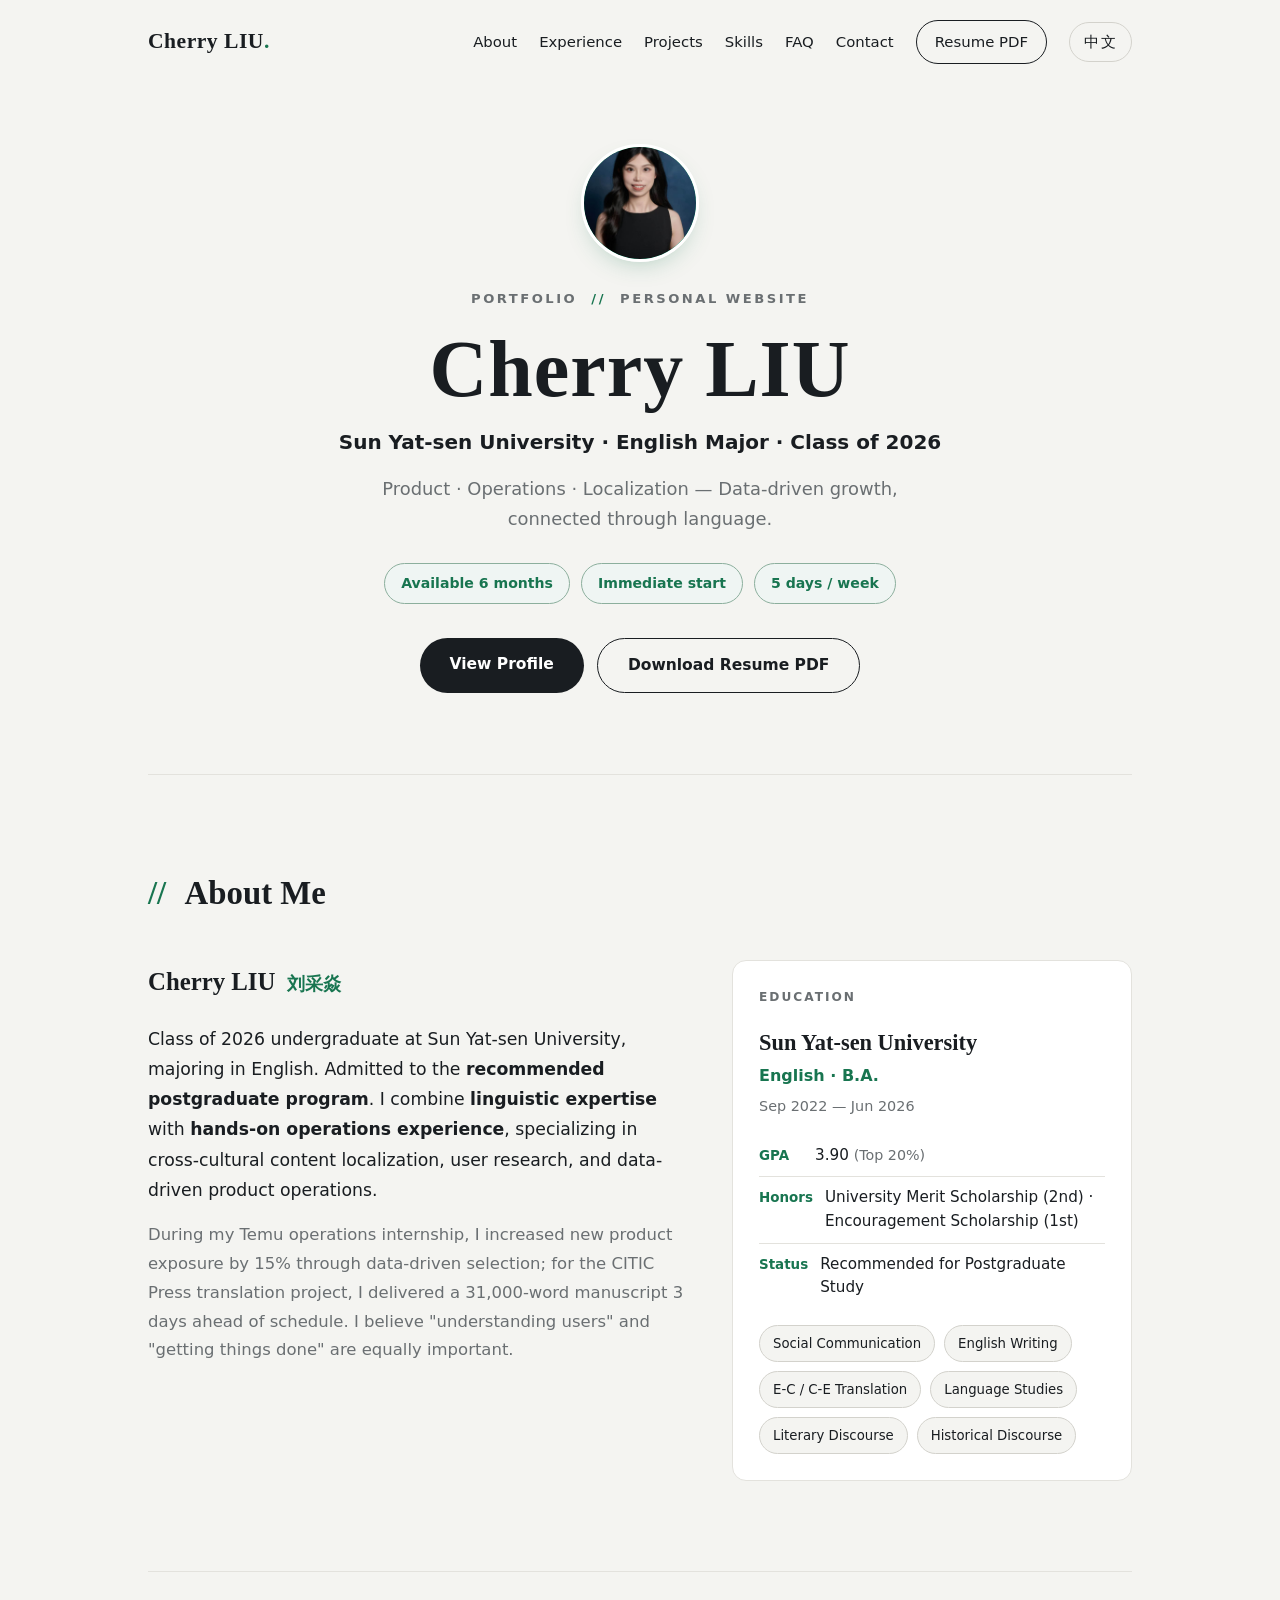
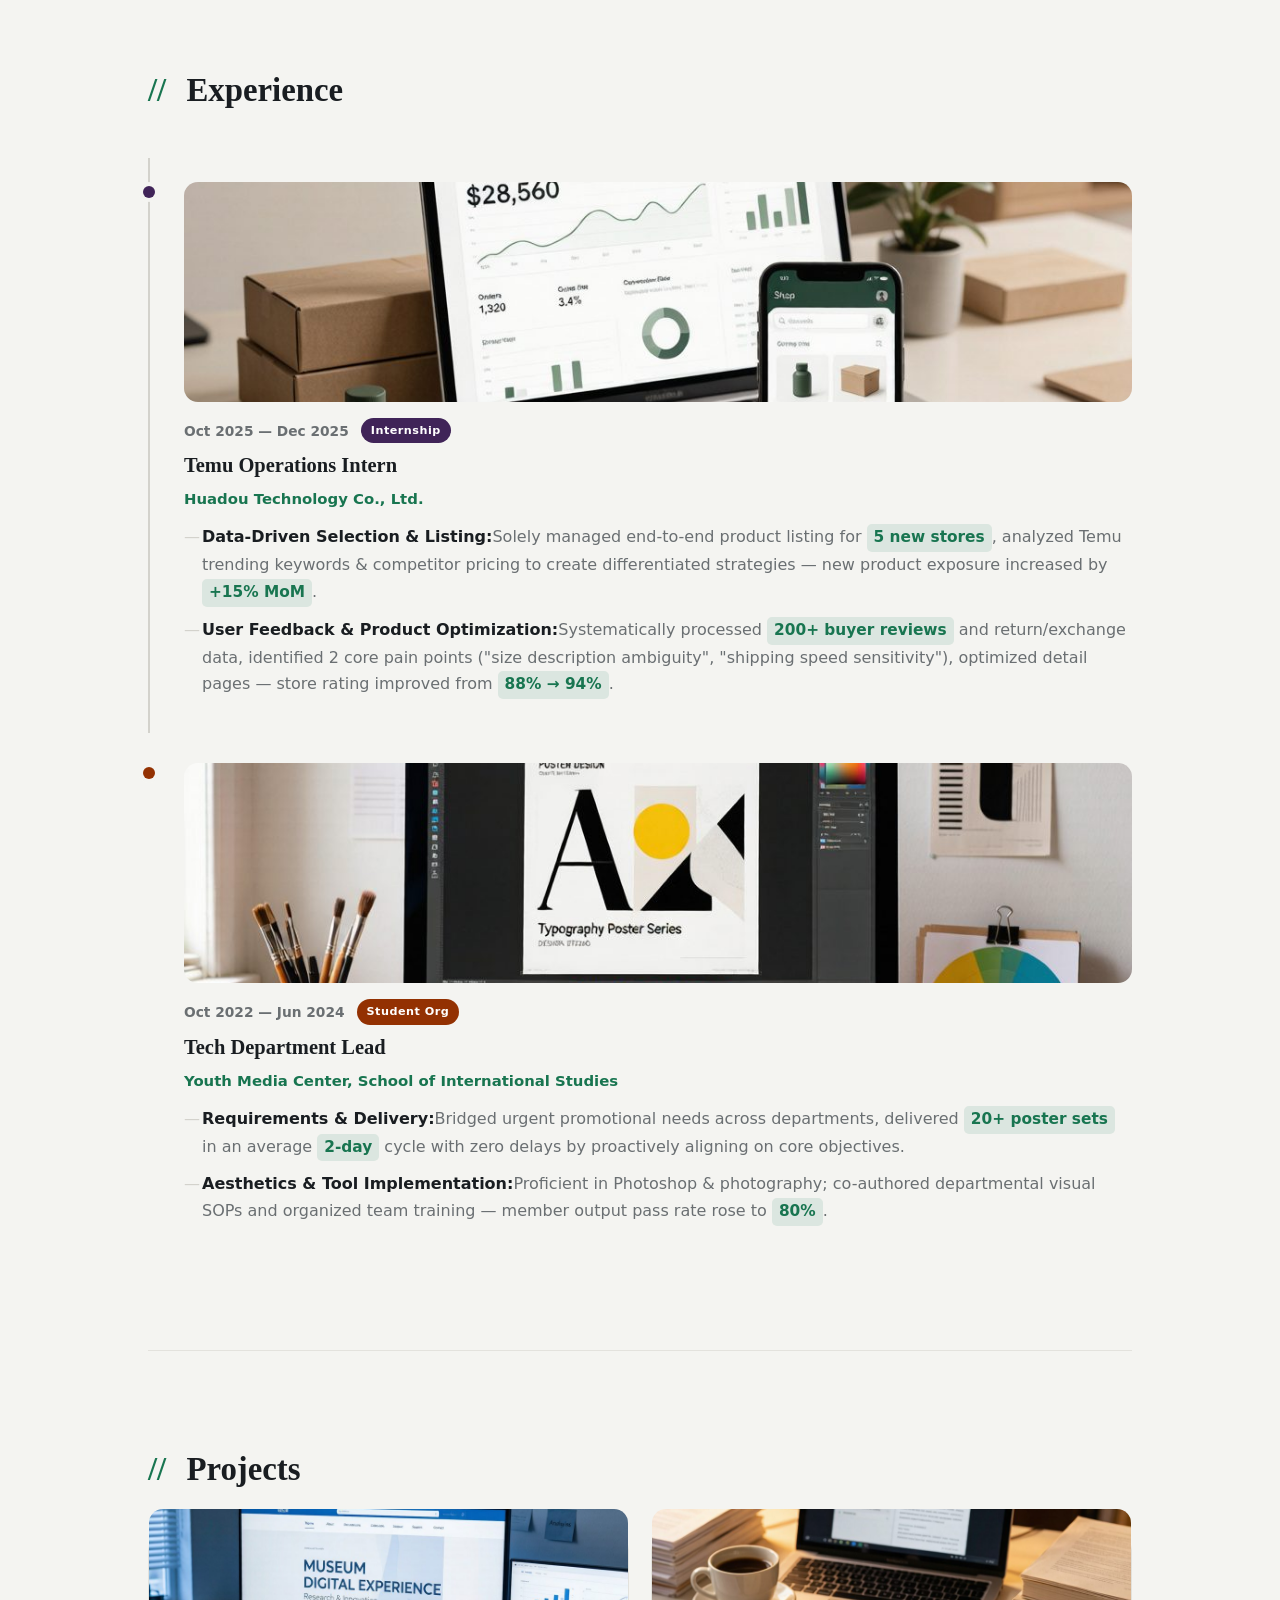
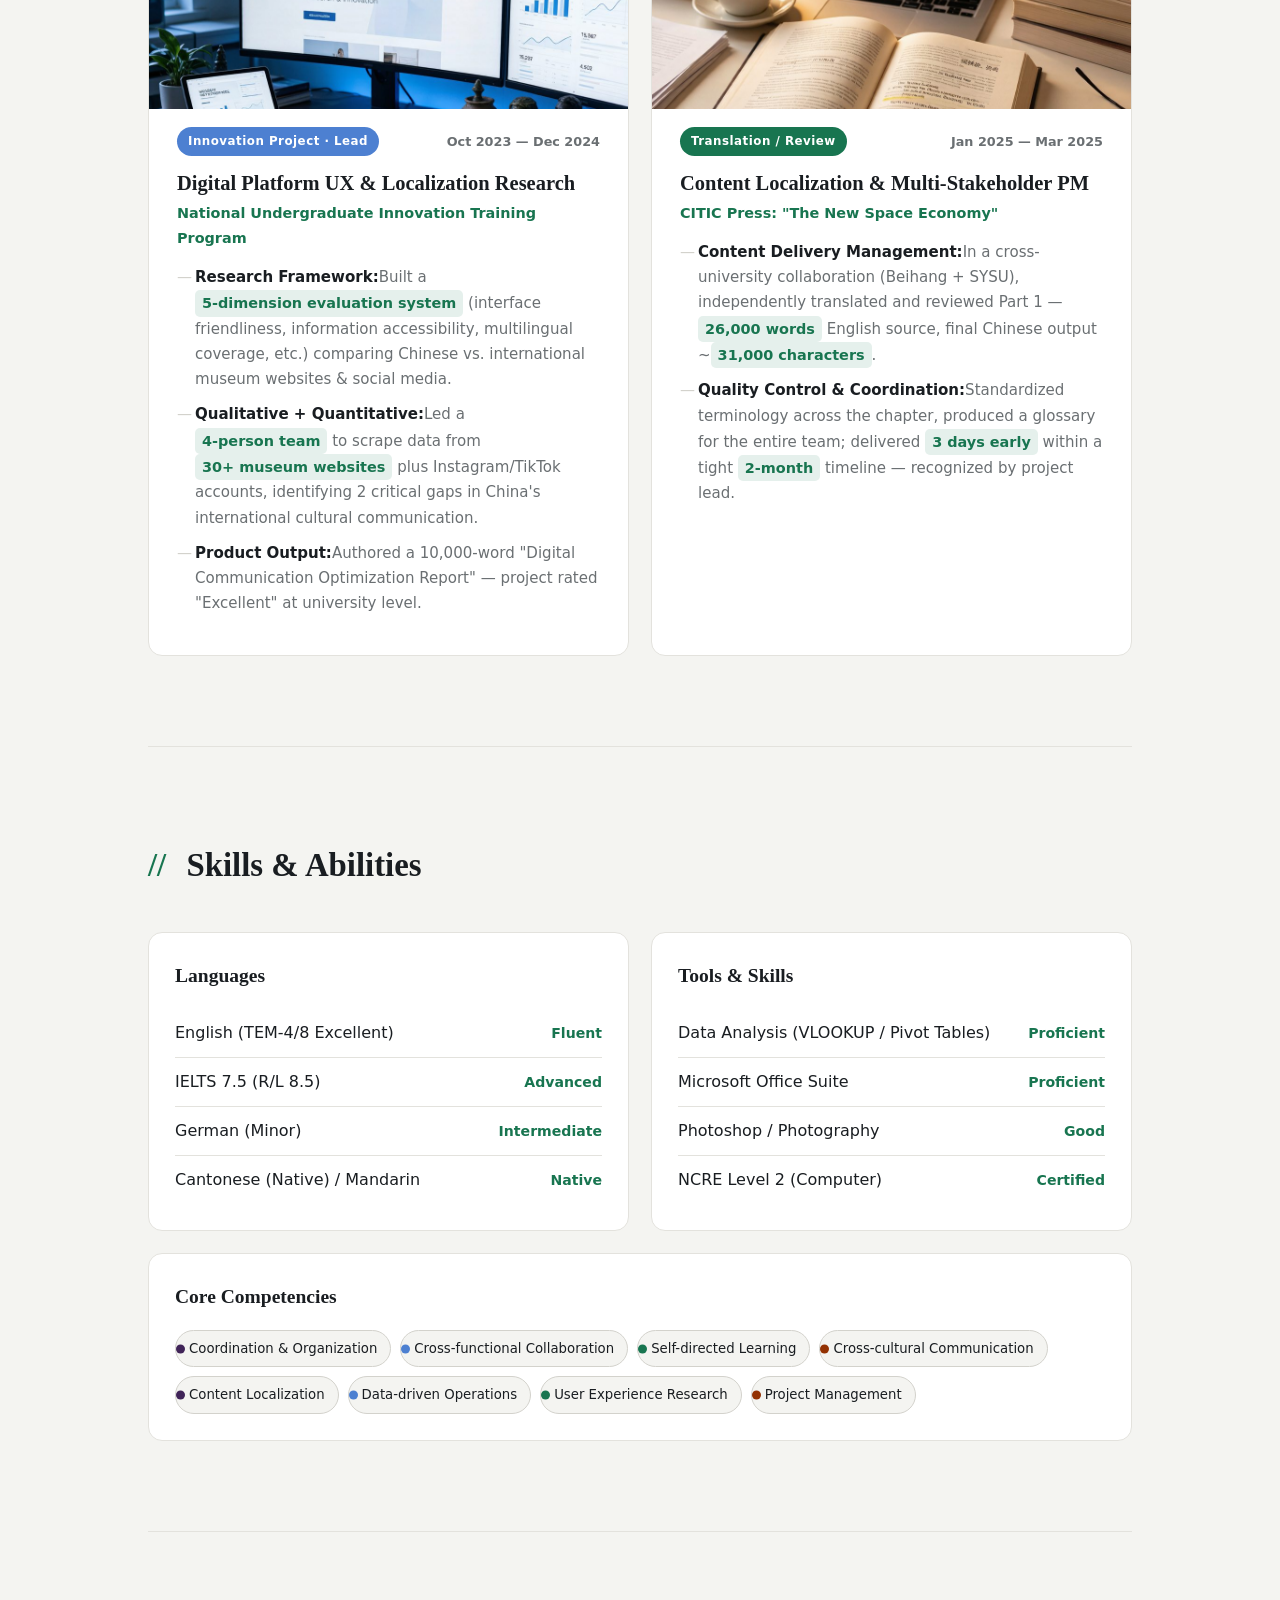
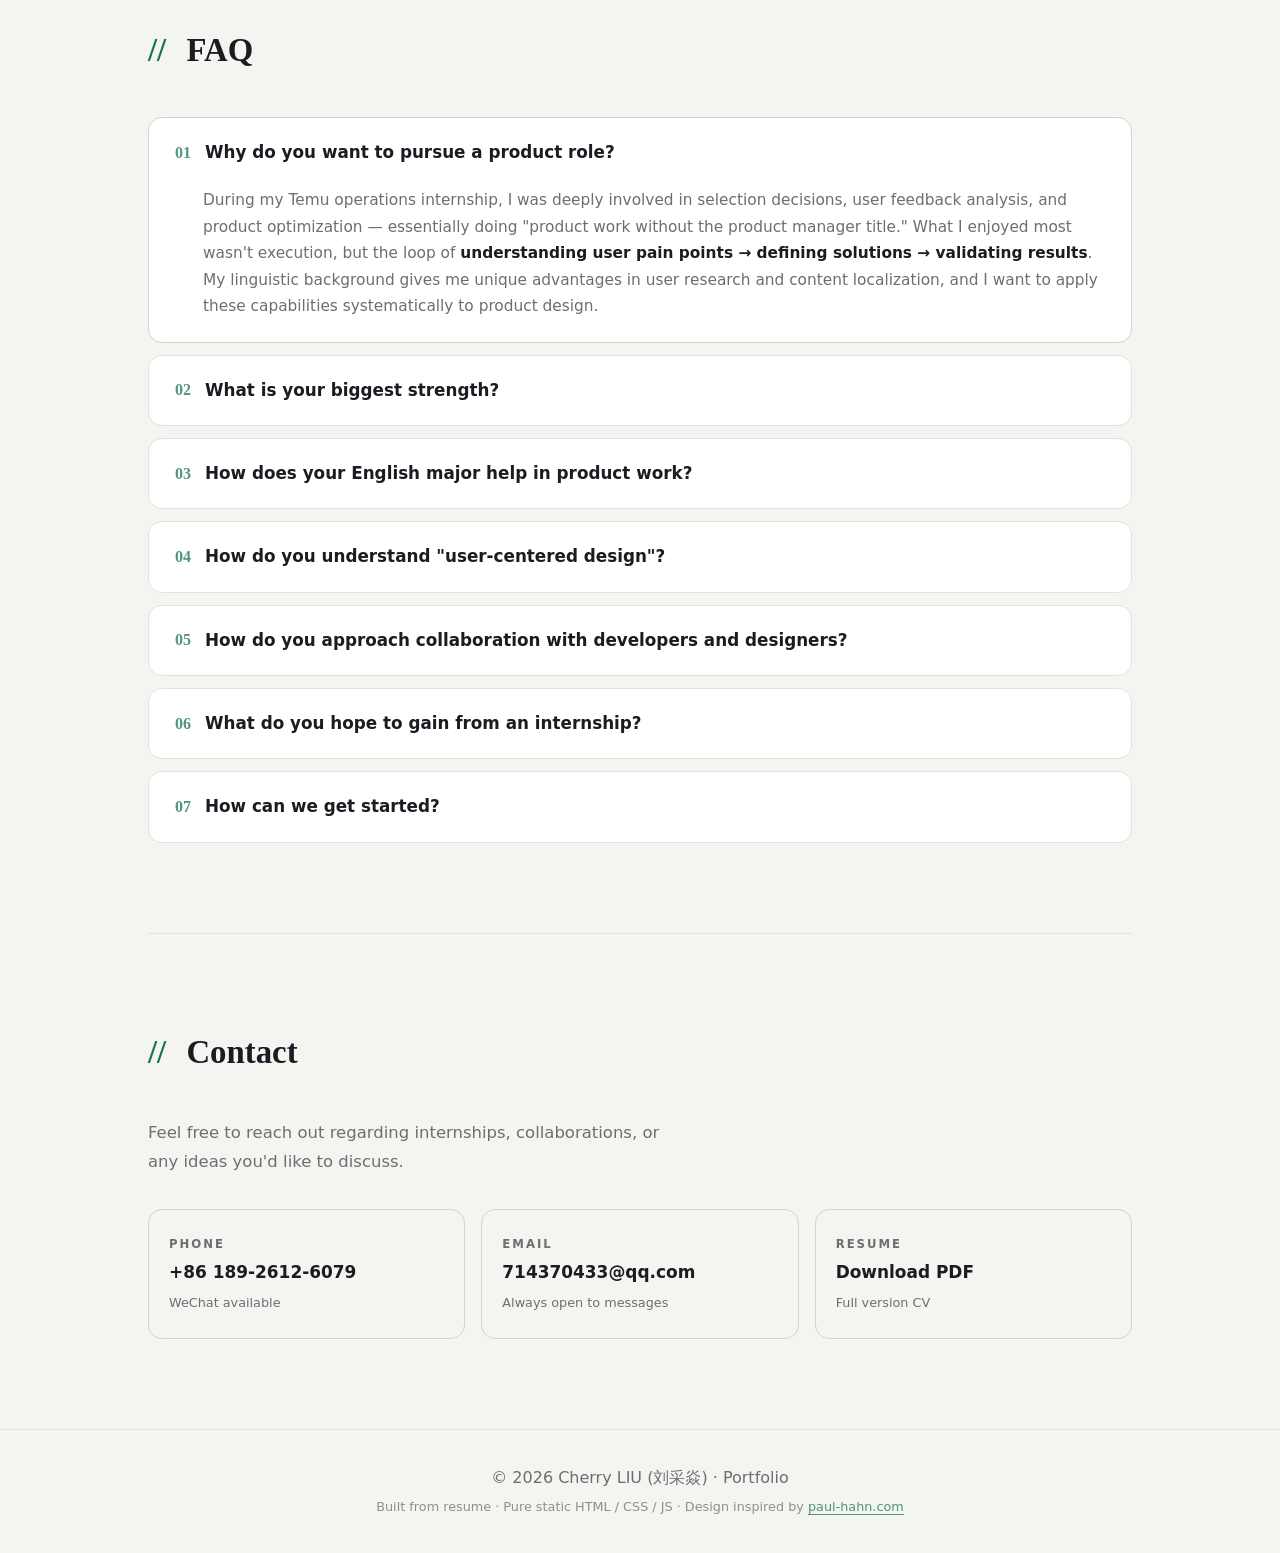
==== index-en.html @ 5e52e1e7 "feat: 导入扁平版个人网站(16个根目录文件，修复GitHub Pages路径问题)" ====
<!DOCTYPE html>
<html lang="en">
<head>
  <meta charset="UTF-8" />
  <meta name="viewport" content="width=device-width, initial-scale=1.0" />
  <meta name="description" content="Cherry LIU (刘采焱) — Sun Yat-sen University Class of 2026, Product / Operations / Content Marketing. Available immediately for 6-month internship." />
  <title>Cherry LIU · Portfolio</title>
  <link rel="preconnect" href="https://fonts.googleapis.com" />
  <link rel="stylesheet" href="style.css" />
  <link rel="icon" href="data:image/svg+xml,<svg xmlns='http://www.w3.org/2000/svg' viewBox='0 0 100 100'><text y='.9em' font-size='90' font-family='serif'>C</text></svg>" />
</head>
<body>
  <!-- Navigation -->
  <header class="nav" id="nav">
    <div class="nav__inner">
      <a href="#home" class="nav__logo">Cherry LIU<span>.</span></a>
      <button class="nav__toggle" id="navToggle" aria-label="Open menu">
        <span></span><span></span><span></span>
      </button>
      <nav class="nav__links" id="navLinks">
        <a href="#about">About</a>
        <a href="#experience">Experience</a>
        <a href="#projects">Projects</a>
        <a href="#skills">Skills</a>
        <a href="#faq">FAQ</a>
        <a href="#contact">Contact</a>
        <a href="resume.pdf" class="nav__cta" download>Resume PDF</a>
        <a href="index.html" class="nav__lang">中文</a>
      </nav>
    </div>
  </header>

  <!-- Hero -->
  <section class="hero" id="home">
    <div class="container hero__inner reveal">
      <!-- Avatar carousel (centered, restrained size) -->
      <div class="hero__avatar" id="avatarCarousel">
        <div class="carousel__track">
          <img src="avatar-01.jpg" alt="Cherry LIU portrait 1" class="carousel__slide active" />
          <img src="avatar-02.jpg" alt="Cherry LIU portrait 2" class="carousel__slide" />
          <img src="avatar-03.jpg" alt="Cherry LIU portrait 3" class="carousel__slide" />
          <img src="avatar-04.jpg" alt="Cherry LIU portrait 4" class="carousel__slide" />
        </div>
        <div class="carousel__dots" aria-hidden="true">
          <span class="dot active"></span><span></span><span></span><span></span>
        </div>
        <div class="hero__avatar-fallback" aria-hidden="true">CL</div>
      </div>

      <p class="hero__eyebrow">PORTFOLIO <span>&nbsp;//&nbsp;</span> Personal Website</p>
      <h1 class="hero__name">Cherry LIU</h1>
      <p class="hero__role">Sun Yat-sen University · English Major · Class of 2026</p>
      <p class="hero__lead">
        Product &middot; Operations &middot; Localization — Data-driven growth, connected through language.
      </p>
      <div class="hero__badges">
        <span class="status status--green">Available 6 months</span>
        <span class="status status--green">Immediate start</span>
        <span class="status status--green">5 days / week</span>
      </div>
      <div class="hero__actions">
        <a href="#about" class="btn btn--solid">View Profile</a>
        <a href="resume.pdf" class="btn btn--line" download>Download Resume PDF</a>
      </div>
    </div>
  </section>

  <main class="container">
    <!-- About -->
    <section class="block" id="about">
      <p class="kicker"><span class="kicker__slash">//</span> About Me</p>
      <div class="about">
        <div class="about__intro reveal">
          <div class="about__names">
            <span class="en">Cherry LIU</span><span class="cn">刘采焱</span>
          </div>
          <p class="lead">
            Class of 2026 undergraduate at Sun Yat-sen University, majoring in English.
            Admitted to the <strong>recommended postgraduate program</strong>. I combine
            <strong>linguistic expertise</strong> with <strong>hands-on operations experience</strong>,
            specializing in cross-cultural content localization, user research, and data-driven product operations.
          </p>
          <p>
            During my Temu operations internship, I increased new product exposure by 15% through data-driven selection;
            for the CITIC Press translation project, I delivered a 31,000-word manuscript 3 days ahead of schedule.
            I believe "understanding users" and "getting things done" are equally important.
          </p>
        </div>
        <aside class="edu reveal">
          <p class="edu__label">Education</p>
          <p class="edu__school">Sun Yat-sen University</p>
          <p class="edu__major">English · B.A.</p>
          <p class="edu__date">Sep 2022 — Jun 2026</p>
          <ul class="edu__facts">
            <li><span class="k">GPA</span><span class="v">3.90 <em>(Top 20%)</em></span></li>
            <li><span class="k">Honors</span><span class="v">University Merit Scholarship (2nd) · Encouragement Scholarship (1st)</span></li>
            <li><span class="k">Status</span><span class="v">Recommended for Postgraduate Study</span></li>
          </ul>
          <div class="tags">
            <span>Social Communication</span><span>English Writing</span><span>E-C / C-E Translation</span>
            <span>Language Studies</span><span>Literary Discourse</span><span>Historical Discourse</span>
          </div>
        </aside>
      </div>
    </section>

    <!-- Experience -->
    <section class="block" id="experience">
      <p class="kicker"><span class="kicker__slash">//</span> Experience</p>
      <div class="timeline">
        <article class="tl reveal cat--violet">
          <div class="tl__dot" aria-hidden="true"></div>
          <div class="tl__body">
            <div class="tl__img"><img src="img-temu.jpg" alt="E-commerce operations and data analysis scene" loading="lazy" /></div>
            <div class="tl__meta">
              <span class="tl__date">Oct 2025 — Dec 2025</span>
              <span class="tl__tag">Internship</span>
            </div>
            <h3 class="tl__role">Temu Operations Intern</h3>
            <p class="tl__org">Huadou Technology Co., Ltd.</p>
            <ul class="tl__points">
              <li><strong>Data-Driven Selection & Listing:</strong>Solely managed end-to-end product listing for <em>5 new stores</em>, analyzed Temu trending keywords & competitor pricing to create differentiated strategies — new product exposure increased by <em>+15% MoM</em>.</li>
              <li><strong>User Feedback & Product Optimization:</strong>Systematically processed <em>200+ buyer reviews</em> and return/exchange data, identified 2 core pain points ("size description ambiguity", "shipping speed sensitivity"), optimized detail pages — store rating improved from <em>88% → 94%</em>.</li>
            </ul>
          </div>
        </article>

        <article class="tl reveal cat--orange">
          <div class="tl__dot" aria-hidden="true"></div>
          <div class="tl__body">
            <div class="tl__img"><img src="img-media.jpg" alt="Creative design and poster making scene" loading="lazy" /></div>
            <div class="tl__meta">
              <span class="tl__date">Oct 2022 — Jun 2024</span>
              <span class="tl__tag">Student Org</span>
            </div>
            <h3 class="tl__role">Tech Department Lead</h3>
            <p class="tl__org">Youth Media Center, School of International Studies</p>
            <ul class="tl__points">
              <li><strong>Requirements & Delivery:</strong>Bridged urgent promotional needs across departments, delivered <em>20+ poster sets</em> in an average <em>2-day</em> cycle with zero delays by proactively aligning on core objectives.</li>
              <li><strong>Aesthetics & Tool Implementation:</strong>Proficient in Photoshop & photography; co-authored departmental visual SOPs and organized team training — member output pass rate rose to <em>80%</em>.</li>
            </ul>
          </div>
        </article>
      </div>
    </section>

    <!-- Projects -->
    <section class="block" id="projects">
      <p class="kicker"><span class="kicker__slash">//</span> Projects</p>
      <div class="cards">
        <article class="pcard reveal cat--blue">
          <div class="pcard__img"><img src="img-museum.jpg" alt="Digital museum platform and UX research scene" loading="lazy" /></div>
          <div class="pcard__top">
            <span class="pcard__cat">Innovation Project · Lead</span>
            <span class="pcard__date">Oct 2023 — Dec 2024</span>
          </div>
          <h3 class="pcard__title">Digital Platform UX & Localization Research</h3>
          <p class="pcard__org">National Undergraduate Innovation Training Program</p>
          <ul class="pcard__points">
            <li><strong>Research Framework:</strong>Built a <em>5-dimension evaluation system</em> (interface friendliness, information accessibility, multilingual coverage, etc.) comparing Chinese vs. international museum websites & social media.</li>
            <li><strong>Qualitative + Quantitative:</strong>Led a <em>4-person team</em> to scrape data from <em>30+ museum websites</em> plus Instagram/TikTok accounts, identifying 2 critical gaps in China's international cultural communication.</li>
            <li><strong>Product Output:</strong>Authored a 10,000-word "Digital Communication Optimization Report" — project rated "Excellent" at university level.</li>
          </ul>
        </article>

        <article class="pcard reveal cat--green">
          <div class="pcard__img"><img src="img-translation.jpg" alt="Translation and content localization workspace scene" loading="lazy" /></div>
          <div class="pcard__top">
            <span class="pcard__cat">Translation / Review</span>
            <span class="pcard__date">Jan 2025 — Mar 2025</span>
          </div>
          <h3 class="pcard__title">Content Localization & Multi-Stakeholder PM</h3>
          <p class="pcard__org">CITIC Press: "The New Space Economy"</p>
          <ul class="pcard__points">
            <li><strong>Content Delivery Management:</strong>In a cross-university collaboration (Beihang + SYSU), independently translated and reviewed Part 1 — <em>26,000 words</em> English source, final Chinese output ~<em>31,000 characters</em>.</li>
            <li><strong>Quality Control & Coordination:</strong>Standardized terminology across the chapter, produced a glossary for the entire team; delivered <em>3 days early</em> within a tight <em>2-month</em> timeline — recognized by project lead.</li>
          </ul>
        </article>
      </div>
    </section>

    <!-- Skills -->
    <section class="block" id="skills">
      <p class="kicker"><span class="kicker__slash">//</span> Skills & Abilities</p>
      <div class="skills">
        <div class="skillcol reveal">
          <h3 class="skillcol__title">Languages</h3>
          <ul class="lines">
            <li><span>English (TEM-4/8 Excellent)</span><b>Fluent</b></li>
            <li><span>IELTS 7.5 (R/L 8.5)</span><b>Advanced</b></li>
            <li><span>German (Minor)</span><b>Intermediate</b></li>
            <li><span>Cantonese (Native) / Mandarin</span><b>Native</b></li>
          </ul>
        </div>
        <div class="skillcol reveal">
          <h3 class="skillcol__title">Tools & Skills</h3>
          <ul class="lines">
            <li><span>Data Analysis (VLOOKUP / Pivot Tables)</span><b>Proficient</b></li>
            <li><span>Microsoft Office Suite</span><b>Proficient</b></li>
            <li><span>Photoshop / Photography</span><b>Good</b></li>
            <li><span>NCRE Level 2 (Computer)</span><b>Certified</b></li>
          </ul>
        </div>
        <div class="skillcol skillcol--wide reveal">
          <h3 class="skillcol__title">Core Competencies</h3>
          <div class="tags tags--left">
            <span class="dot dot--violet">Coordination & Organization</span>
            <span class="dot dot--blue">Cross-functional Collaboration</span>
            <span class="dot dot--green">Self-directed Learning</span>
            <span class="dot dot--orange">Cross-cultural Communication</span>
            <span class="dot dot--violet">Content Localization</span>
            <span class="dot dot--blue">Data-driven Operations</span>
            <span class="dot dot--green">User Experience Research</span>
            <span class="dot dot--orange">Project Management</span>
          </div>
        </div>
      </div>
    </section>

    <!-- FAQ -->
    <section class="block" id="faq">
      <p class="kicker"><span class="kicker__slash">//</span> FAQ</p>
      <div class="faq-list">
        <details class="faq-item reveal" open>
          <summary class="faq-q"><span class="faq-num">01</span> Why do you want to pursue a product role?</summary>
          <div class="faq-a">
            <p>During my Temu operations internship, I was deeply involved in selection decisions, user feedback analysis, and product optimization — essentially doing "product work without the product manager title." What I enjoyed most wasn't execution, but the loop of <strong>understanding user pain points → defining solutions → validating results</strong>. My linguistic background gives me unique advantages in user research and content localization, and I want to apply these capabilities systematically to product design.</p>
          </div>
        </details>

        <details class="faq-item reveal">
          <summary class="faq-q"><span class="faq-num">02</span> What is your biggest strength?</summary>
          <div class="faq-a">
            <p><strong>Cross-disciplinary integration</strong> — I can simultaneously view problems from both "language/culture" and "data/operations" perspectives. When doing Temu selection, I didn't just look at data — I also considered language habits and cultural preferences across different markets. In my research project, I combined qualitative interviews with quantitative web scraping. This cross-perspective lets me discover insights that purely technical or humanities-trained individuals might miss.</p>
          </div>
        </details>

        <details class="faq-item reveal">
          <summary class="faq-q"><span class="faq-num">03</span> How does your English major help in product work?</summary>
          <div class="faq-a">
            <p>Three practical dimensions:<br>
            <strong>① User Research</strong> — I can directly read and write English PRDs, competitive analysis reports, and interview transcripts without translation loss.<br>
            <strong>② Localization Mindset</strong> — My translation and localization project experience makes me naturally attuned to how "the same function expresses differently across cultural contexts," which is crucial for global products.<br>
            <strong>③ Information Processing Efficiency</strong> — TEM-4/8 Excellence and IELTS 7.5 let me quickly digest large volumes of English documentation and industry materials.</p>
          </div>
        </details>

        <details class="faq-item reveal">
          <summary class="faq-q"><span class="faq-num">04</span> How do you understand "user-centered design"?</summary>
          <div class="faq-a">
            <p>This isn't just a slogan — it's an actionable methodology. In my practice:<br>
            1️⃣ <strong>Collect signals</strong> — At Temu I systematically organized 200+ buyer reviews instead of relying on gut feel; in my research project I scraped data from 30+ museums.<br>
            2️⃣ <strong>Extract patterns</strong> — From messy feedback, I distilled actionable insights like "ambiguous size descriptions" and "shipping speed sensitivity."<br>
            3️⃣ <strong>Validate & iterate</strong> — After optimizing detail pages, ratings went from 88% to 94%, using data to validate hypotheses.<br>
            Great product design starts with listening and ends with validation.</p>
          </div>
        </details>

        <details class="faq-item reveal">
          <summary class="faq-q"><span class="faq-num">05</span> How do you approach collaboration with developers and designers?</summary>
          <div class="faq-a">
            <p>I have real cross-role collaboration experience — during the CITIC Press translation project, I served as the "interface person" between Beihang and SYSU teams: standardizing terminology, producing coordination guidelines, managing delivery timelines. This is essentially what a product manager does in a cross-functional team. I believe clear documentation (PRD/glossaries), proactive alignment cadence, and respect for each discipline's expertise form the foundation of effective collaboration.</p>
          </div>
        </details>

        <details class="faq-item reveal">
          <summary class="faq-q"><span class="faq-num">06</span> What do you hope to gain from an internship?</summary>
          <div class="faq-a">
            <p>Three things:<br>
            <strong>① Deep involvement in a complete product lifecycle</strong> — from requirements definition to launch and iteration.<br>
            <strong>② Learn from experienced product mentors</strong> — observing how they make decisions, prioritize trade-offs, and navigate ambiguity.<br>
            <strong>③ Prove value through tangible deliverables</strong> — whether it's user research reports, competitive analysis, or feature optimization proposals, I want to leave measurable contributions.<br>
            I'm available full-time for <strong>6 months</strong> with ample time to dive deep.</p>
          </div>
        </details>

        <details class="faq-item reveal">
          <summary class="faq-q"><span class="faq-num">07</span> How can we get started?</summary>
          <div class="faq-a">
            <p>Feel free to reach out anytime:<br>
            📱 Phone / WeChat: <strong>+86 189-2612-6079</strong>&nbsp;&nbsp;|&nbsp;&nbsp;✉️ Email: <strong>714370433@qq.com</strong><br>
            I can start <strong>immediately</strong> and am available for a <strong>6-month internship</strong>. Looking forward to hearing from you!</p>
          </div>
        </details>
      </div>
    </section>

    <!-- Contact -->
    <section class="block contact" id="contact">
      <p class="kicker"><span class="kicker__slash">//</span> Contact</p>
      <p class="contact__lead">Feel free to reach out regarding internships, collaborations, or any ideas you'd like to discuss.</p>
      <div class="contact__cards">
        <a class="ccard" href="tel:+8618926126079">
          <span class="ccard__k">Phone</span>
          <span class="ccard__v">+86 189-2612-6079</span>
          <span class="ccard__n">WeChat available</span>
        </a>
        <a class="ccard" href="mailto:714370433@qq.com">
          <span class="ccard__k">Email</span>
          <span class="ccard__v">714370433@qq.com</span>
          <span class="ccard__n">Always open to messages</span>
        </a>
        <a class="ccard" href="resume.pdf" download>
          <span class="ccard__k">Resume</span>
          <span class="ccard__v">Download PDF</span>
          <span class="ccard__n">Full version CV</span>
        </a>
      </div>
    </section>
  </main>

  <footer class="footer">
    <div class="container">
      <p>&copy; <span id="year"></span> Cherry LIU (刘采焱) &middot; Portfolio</p>
      <p class="footer__tip">Built from resume &middot; Pure static HTML / CSS / JS &middot; Design inspired by <a href="https://paul-hahn.com/" target="_blank" rel="noopener">paul-hahn.com</a></p>
    </div>
  </footer>

  <script src="main.js"></script>
</body>
</html>
---- style.css ----
/* ============================================================
   Cherry LIU (刘采焱) 个人网站 — 样式表（极简清晰风，参照 paul-hahn.com）
   设计语言：中性浅背景 + 近黑文字 + 彩色分类标签点缀 + // 章节标题
   ============================================================ */

:root {
  /* 中性色 */
  --bg: #f4f4f1;
  --surface: #ffffff;
  --ink: #191d21;
  --muted: #6a6f72;
  --line: #e3e2dd;
  --line-strong: #d3d2cc;

  /* 分类强调色 */
  --c-violet: #402458;
  --c-blue:   #4d80d1;
  --c-green:  #187550;
  --c-orange: #933102;

  --accent: #187550;          /* 主强调（中大绿） */
  --radius: 14px;
  --maxw: 1040px;
  --serif: "Georgia", "Songti SC", "Noto Serif SC", "STSong", serif;
  --sans: "Inter", "PingFang SC", "Microsoft YaHei", "Hiragino Sans GB", system-ui, -apple-system, "Segoe UI", Roboto, sans-serif;
}

* { margin: 0; padding: 0; box-sizing: border-box; }
html { scroll-behavior: smooth; }
body {
  font-family: var(--sans);
  color: var(--ink);
  background: var(--bg);
  line-height: 1.75;
  -webkit-font-smoothing: antialiased;
  overflow-x: hidden;
}
a { color: inherit; text-decoration: none; }
.container { width: 100%; max-width: var(--maxw); margin: 0 auto; padding: 0 28px; }

/* ==================== 导航 ==================== */
.nav {
  position: fixed; top: 0; left: 0; right: 0; z-index: 100;
  padding: 20px 0; transition: background .3s, box-shadow .3s, padding .3s;
}
.nav.scrolled {
  background: rgba(244, 244, 241, .92);
  backdrop-filter: blur(12px);
  box-shadow: 0 1px 0 var(--line);
  padding: 14px 0;
}
.nav__inner {
  width: 100%; max-width: var(--maxw); margin: 0 auto; padding: 0 28px;
  display: flex; align-items: center; justify-content: space-between;
}
.nav__logo { font-family: var(--serif); font-size: 1.35rem; font-weight: 700; letter-spacing: .5px; }
.nav__logo span { color: var(--accent); }

.nav__links { display: flex; align-items: center; gap: 22px; }
.nav__links a { font-size: .93rem; font-weight: 500; color: var(--ink); position: relative; white-space: nowrap; }
.nav__links a:not(.nav__cta):not(.nav__lang)::after {
  content: ""; position: absolute; left: 0; bottom: -6px; height: 2px; width: 0;
  background: var(--accent); transition: width .25s ease;
}
.nav__links a:not(.nav__cta):not(.nav__lang):hover::after,
.nav__links a.active:not(.nav__cta):not(.nav__lang)::after { width: 100%; }

/* CTA 按钮 */
.nav__cta {
  border: 1.5px solid var(--ink); padding: 8px 18px; border-radius: 999px;
  font-weight: 600; font-size: .9rem; transition: background .2s, color .2s;
}
.nav__cta:hover { background: var(--ink); color: #fff; }

/* 语言切换按钮 */
.nav__lang {
  border: 1.5px solid var(--line-strong); padding: 6px 14px; border-radius: 999px;
  font-weight: 600; font-size: .82rem; letter-spacing: 1.5px; text-transform: uppercase;
  transition: border-color .2s, color .2s, background .2s;
}
.nav__lang:hover { border-color: var(--accent); color: var(--accent); background: color-mix(in srgb, var(--accent) 7%, transparent); }

/* 移动端汉堡菜单 */
.nav__toggle { display: none; flex-direction: column; gap: 5px; background: none; border: 0; cursor: pointer; padding: 6px; }
.nav__toggle span { width: 26px; height: 2.5px; background: var(--ink); border-radius: 2px; transition: .3s; }

/* ==================== Hero（居中 + 头像轮播） ==================== */
.hero { padding: clamp(110px, 16vh, 170px) 0 clamp(56px, 9vh, 90px); }
.hero__inner {
  max-width: 720px; margin: 0 auto; text-align: center;
  display: flex; flex-direction: column; align-items: center;
}

/* 头像 —— 视觉中心，不占过多画幅 + 轮播 */
.hero__avatar {
  position: relative; width: 118px; height: 118px; border-radius: 50%;
  margin-bottom: 26px; overflow: hidden; flex-shrink: 0;
  box-shadow: 0 10px 28px -14px rgba(24, 117, 80, .45);
  border: 3px solid var(--surface);
}
/* fallback 占位 —— 仅当图片全部不可见时显示 */
.hero__avatar-fallback {
  position: absolute; inset: 0; display: flex; align-items: center; justify-content: center;
  font-family: var(--serif); font-size: 2.4rem; font-weight: 700; color: #fff;
  background: linear-gradient(135deg, var(--accent), #13a07c);
  /* 默认隐藏，被轮播图片覆盖；仅作兜底 */
  z-index: 1;
}
/* 当所有幻灯片都不可用时（无图/全错），显示 fallback */
.carousel__track:not(:has(.carousel__slide.active)) ~ .hero__avatar-fallback,
.hero__avatar:has(.carousel__slide.error) .hero__avatar-fallback {
  z-index: 3;
}

/* 轮播轨道与幻灯片 —— 必须覆盖 fallback */
.carousel__track {
  position: absolute; inset: 0; border-radius: 50%; overflow: hidden;
  z-index: 2;
}
.carousel__slide {
  position: absolute; inset: 0; width: 100%; height: 100%;
  object-fit: cover; opacity: 0; transition: opacity .6s ease-in-out;
}
.carousel__slide.active { opacity: 1; position: relative; }
/* 轮播小圆点指示器 */
.carousel__dots {
  position: absolute; bottom: -22px; left: 50%; transform: translateX(-50%);
  display: flex; gap: 7px; z-index: 2;
}
.carousel__dots .dot {
  width: 8px; height: 8px; border-radius: 50%; cursor: pointer;
  background: var(--line-strong); transition: background .25s ease, transform .2s;
}
.carousel__dots .dot.active { background: var(--accent); transform: scale(1.25); }

/* Hero 文字 */
.hero__eyebrow {
  font-size: .82rem; letter-spacing: 2.5px; text-transform: uppercase;
  color: var(--muted); font-weight: 600; margin-bottom: 18px;
}
.hero__eyebrow span { color: var(--accent); }
.hero__name {
  font-family: var(--serif); font-weight: 700;
  font-size: clamp(2.8rem, 8vw, 5rem); line-height: 1; letter-spacing: 1px;
  margin-bottom: 16px;
}
.hero__role { font-size: clamp(1rem, 2.3vw, 1.25rem); font-weight: 600; color: var(--ink); margin-bottom: 14px; }
.hero__lead { font-size: clamp(.96rem, 2vw, 1.12rem); color: var(--muted); max-width: 520px; margin: 0 auto 30px; line-height: 1.65; }

/* 状态徽章 */
.hero__badges { display: flex; gap: 11px; flex-wrap: wrap; justify-content: center; margin-bottom: 34px; }
.status {
  padding: 7px 16px; border-radius: 999px; font-size: .88rem; font-weight: 600;
  border: 1.5px solid;
}
.status--green { color: var(--c-green); border-color: color-mix(in srgb, var(--c-green) 38%, var(--line-strong)); background: color-mix(in srgb, var(--c-green) 7%, #fff); }

/* 按钮 */
.hero__actions { display: flex; gap: 13px; flex-wrap: wrap; justify-content: center; }
.btn {
  display: inline-block; padding: 13px 30px; border-radius: 999px;
  font-weight: 600; font-size: .97rem; transition: transform .2s ease, background .2s, color .2s, border-color .2s;
}
.btn--solid { background: var(--ink); color: #fff; }
.btn--solid:hover { transform: translateY(-3px); background: #000; }
.btn--line { border: 1.5px solid var(--ink); color: var(--ink); }
.btn--line:hover { background: var(--ink); color: #fff; transform: translateY(-3px); }

/* ==================== 通用区块 ==================== */
.block { padding: clamp(52px, 8.5vw, 90px) 0; border-top: 1px solid var(--line); }
.kicker {
  font-family: var(--serif); font-size: clamp(1.45rem, 3.8vw, 2.05rem); font-weight: 700;
  margin-bottom: 38px; color: var(--ink);
}
.kicker__slash { color: var(--accent); margin-right: 12px; font-weight: 700; }

/* ==================== 关于 ==================== */
.about { display: grid; grid-template-columns: 1.35fr 1fr; gap: 44px; align-items: start; }
.about__intro p { color: var(--muted); margin-bottom: 16px; font-size: 1.03rem; }
.about__intro .lead { color: var(--ink); font-size: 1.08rem; }
.about__intro strong { color: var(--ink); }

/* 双语姓名 */
.about__names { margin-bottom: 20px; display: flex; align-items: baseline; gap: 12px; flex-wrap: wrap; }
.about__names .en { font-family: var(--serif); font-size: 1.55rem; font-weight: 700; color: var(--ink); }
.about__names .cn { color: var(--accent); font-weight: 600; font-size: 1.15rem; }

.edu {
  background: var(--surface); border: 1px solid var(--line); border-radius: var(--radius);
  padding: 26px;
}
.edu__label { font-size: .76rem; letter-spacing: 2px; text-transform: uppercase; color: var(--muted); font-weight: 700; margin-bottom: 14px; }
.edu__school { font-family: var(--serif); font-size: 1.4rem; font-weight: 700; }
.edu__major { color: var(--accent); font-weight: 600; }
.edu__date { color: var(--muted); font-size: .9rem; margin: 4px 0 16px; }

/* 荣誉列表 —— 标签列与内容列用 flex 分离，避免内容折行到标题下 */
.edu__facts { list-style: none; margin-bottom: 16px; }
.edu__facts li { display: flex; gap: 12px; align-items: baseline; padding: 9px 0; border-bottom: 1px solid var(--line); }
.edu__facts li:last-child { border-bottom: 0; }
.edu__facts .k { flex: 0 0 44px; color: var(--accent); font-weight: 700; font-size: .84rem; }
.edu__facts .v { flex: 1; font-size: .95rem; line-height: 1.55; }
.edu__facts em { color: var(--muted); font-style: normal; font-size: .94em; }

.tags { display: flex; flex-wrap: wrap; gap: 9px; }
.tags--left { justify-content: flex-start; }
.tags span {
  background: var(--bg); border: 1px solid var(--line-strong); color: var(--ink);
  padding: 6px 13px; border-radius: 999px; font-size: .83rem; font-weight: 500;
}

/* ==================== 经历时间线 ==================== */
.timeline { display: flex; flex-direction: column; gap: 6px; }
.tl { position: relative; padding: 24px 0 24px 34px; border-left: 2px solid var(--line-strong); }
.tl:last-child { border-left-color: transparent; }
.tl__dot {
  position: absolute; left: -7px; top: 28px; width: 12px; height: 12px; border-radius: 50%;
  background: var(--c-violet); box-shadow: 0 0 0 4px var(--bg);
}
.cat--violet .tl__dot { background: var(--c-violet); }
.cat--orange .tl__dot { background: var(--c-orange); }
.tl__meta { display: flex; align-items: center; gap: 12px; margin-bottom: 5px; flex-wrap: wrap; }
.tl__date { color: var(--muted); font-size: .86rem; font-weight: 600; }
.tl__tag {
  font-size: .7rem; font-weight: 700; padding: 3px 10px; border-radius: 999px;
  color: #fff; letter-spacing: .5px;
}
.cat--violet .tl__tag { background: var(--c-violet); }
.cat--orange .tl__tag { background: var(--c-orange); }
.tl__role { font-family: var(--serif); font-size: 1.28rem; margin-bottom: 2px; }
.tl__org { color: var(--accent); font-weight: 600; margin-bottom: 12px; font-size: .93rem; }
.tl__points { list-style: none; }
.tl__points li { position: relative; padding-left: 18px; margin-bottom: 10px; color: var(--muted); line-height: 1.68; }
.tl__points li::before { content: "—"; position: absolute; left: 0; color: var(--line-strong); }
.tl__points strong { color: var(--ink); }

/* 关键数据高亮强调（经历 + 项目共用） */
.tl__points em,
.pcard__points em {
  font-style: normal; font-weight: 800; color: var(--c-green);
  background: color-mix(in srgb, var(--c-green) 11%, transparent);
  padding: 1px 7px; border-radius: 5px; font-size: .96em;
  white-space: nowrap; display: inline-block;
}

/* 经历配图 */
.tl__img {
  margin-bottom: 16px; border-radius: var(--radius); overflow: hidden;
  line-height: 0;
}
.tl__img img {
  width: 100%; height: auto; max-height: 220px; object-fit: cover;
  transition: transform .4s ease;
}
.tl:hover .tl__img img { transform: scale(1.03); }

/* ==================== 项目卡片（含配图） ==================== */
.cards { display: grid; grid-template-columns: repeat(2, 1fr); gap: 22px; }
.pcard {
  background: var(--surface); border: 1px solid var(--line); border-radius: var(--radius);
  padding: 0 28px 28px; display: flex; flex-direction: column;
  transition: transform .25s ease, box-shadow .25s ease, border-color .25s ease;
}
.pcard:hover { transform: translateY(-5px); box-shadow: 0 20px 38px -24px rgba(25, 29, 33, .32); border-color: var(--line-strong); }

/* 项目卡片配图 */
.pcard__img {
  margin: -28px -28px 18px; border-radius: var(--radius) var(--radius) 0 0; overflow: hidden;
  line-height: 0;
}
.pcard__img img {
  width: 100%; height: auto; max-height: 200px; object-fit: cover;
  transition: transform .4s ease;
}
.pcard:hover .pcard__img img { transform: scale(1.04); }
.pcard__top { display: flex; justify-content: space-between; align-items: center; gap: 10px; margin-bottom: 14px; flex-wrap: wrap; }
.pcard__cat {
  font-size: .74rem; font-weight: 700; padding: 4px 11px; border-radius: 999px; color: #fff; letter-spacing: .5px;
}
.cat--blue .pcard__cat { background: var(--c-blue); }
.cat--green .pcard__cat { background: var(--c-green); }
.pcard__date { color: var(--muted); font-size: .8rem; font-weight: 600; }
.pcard__title { font-family: var(--serif); font-size: 1.28rem; line-height: 1.3; margin-bottom: 4px; }
.pcard__org { color: var(--accent); font-weight: 600; font-size: .9rem; margin-bottom: 14px; }
.pcard__points { list-style: none; }
.pcard__points li { position: relative; padding-left: 18px; margin-bottom: 10px; color: var(--muted); font-size: .94rem; line-height: 1.68; }
.pcard__points li::before { content: "—"; position: absolute; left: 0; color: var(--line-strong); }
.pcard__points strong { color: var(--ink); }

/* ==================== 技能 ==================== */
.skills { display: grid; grid-template-columns: repeat(2, 1fr); gap: 22px; }
.skillcol { background: var(--surface); border: 1px solid var(--line); border-radius: var(--radius); padding: 26px; }
.skillcol--wide { grid-column: 1 / -1; }
.skillcol__title { font-family: var(--serif); font-size: 1.22rem; margin-bottom: 16px; }
.lines { list-style: none; }
.lines li { display: flex; justify-content: space-between; align-items: baseline; gap: 12px; padding: 10px 0; border-bottom: 1px solid var(--line); }
.lines li:last-child { border-bottom: 0; }
.lines span { color: var(--ink); font-weight: 500; }
.lines b { color: var(--accent); font-weight: 700; font-size: .88rem; white-space: nowrap; }

/* 彩色圆点标签 */
.dot { position: relative; padding-left: 22px; }
.dot::before { content: ""; position: absolute; left: 0; top: 50%; transform: translateY(-50%); width: 9px; height: 9px; border-radius: 50%; }
.dot--violet::before { background: var(--c-violet); }
.dot--blue::before { background: var(--c-blue); }
.dot--green::before { background: var(--c-green); }
.dot--orange::before { background: var(--c-orange); }

/* ==================== FAQ ==================== */
.faq-list { display: flex; flex-direction: column; gap: 12px; }
.faq-item {
  background: var(--surface); border: 1px solid var(--line); border-radius: var(--radius);
  overflow: hidden; transition: border-color .25s;
}
.faq-item[open] { border-color: var(--line-strong); }
.faq-q {
  cursor: pointer; display: flex; align-items: center; gap: 14px;
  padding: 20px 26px; font-weight: 700; font-size: 1.05rem;
  list-style: none; user-select: none; transition: color .2s;
  /* 隐藏默认三角标记 */
}
.faq-q::-webkit-details-marker { display: none; }
.faq-q::marker { content: ""; }
.faq-q:hover { color: var(--accent); }
.faq-num {
  flex-shrink: 0; font-family: var(--serif); font-size: 1rem; color: var(--accent);
  opacity: .75; font-variant-numeric: tabular-nums;
}
.faq-a { padding: 0 26px 22px 54px; color: var(--muted); font-size: .96rem; line-height: 1.72; animation: faqOpen .35s ease; }
@keyframes faqOpen { from { opacity: 0; transform: translateY(-8px); } to { opacity: 1; transform: none; } }
.faq-a p { margin-bottom: 10px; }
.faq-a p:last-child { margin-bottom: 0; }
.faq-a strong { color: var(--ink); }

/* ==================== 联系 ==================== */
.contact { border-top: 1px solid var(--line); }
.contact__lead { color: var(--muted); margin-bottom: 32px; max-width: 540px; font-size: 1.03rem; }
.contact__cards { display: grid; grid-template-columns: repeat(3, 1fr); gap: 16px; }
.ccard {
  border: 1px solid var(--line-strong); border-radius: var(--radius); padding: 24px 20px;
  display: flex; flex-direction: column; gap: 4px;
  transition: transform .2s ease, border-color .2s ease, background .2s ease;
}
.ccard:hover { transform: translateY(-5px); border-color: var(--ink); background: var(--surface); }
.ccard__k { font-size: .73rem; letter-spacing: 2px; text-transform: uppercase; color: var(--muted); font-weight: 700; }
.ccard__v { font-size: 1.06rem; font-weight: 700; }
.ccard__n { font-size: .8rem; color: var(--muted); }

/* ==================== 页脚 ==================== */
.footer { border-top: 1px solid var(--line); padding: 34px 0; text-align: center; color: var(--muted); }
.footer a { color: var(--accent); text-decoration: underline; text-underline-offset: 3px; }
.footer a:hover { color: var(--ink); }
.footer__tip { font-size: .8rem; opacity: .75; margin-top: 4px; }

/* ==================== 滚动动画 ==================== */
.reveal { opacity: 0; transform: translateY(22px); transition: opacity .65s ease, transform .65s ease; }
.reveal.in { opacity: 1; transform: none; }

/* ==================== 响应式 ==================== */
@media (max-width: 900px) {
  .about { grid-template-columns: 1fr; gap: 32px; }
  .cards, .skills, .contact__cards { grid-template-columns: 1fr; }
}

@media (max-width: 860px) {
  .nav__toggle { display: flex; }
  .nav__links {
    position: fixed; inset: 0; flex-direction: column; align-items: flex-start; justify-content: center;
    gap: 8px; padding: 0 36px; background: rgba(244, 244, 241, .98); backdrop-filter: blur(8px);
    transform: translateX(100%); opacity: 0; pointer-events: none; transition: .35s ease;
  }
  .nav__links.open { transform: translateX(0); opacity: 1; pointer-events: auto; }
  .nav__links a { font-size: 1.35rem; font-weight: 600; padding: 10px 0; }
  .nav__cta { margin-top: 14px; text-align: center; }
  .nav__lang { align-self: flex-start; margin-top: 8px; }
}

@media (max-width: 480px) {
  .container { padding: 0 20px; }
  .hero__avatar { width: 96px; height: 96px; margin-bottom: 22px; }
  .hero__badges { gap: 8px; }
  .status { font-size: .8rem; padding: 6px 12px; }
  .faq-a { padding-left: 26px; }
  .faq-num { display: none; }
  .pcard__top { flex-direction: column; align-items: flex-start; gap: 6px; }
}

@media (prefers-reduced-motion: reduce) {
  * { animation: none !important; scroll-behavior: auto; }
  .reveal { opacity: 1; transform: none; }
}
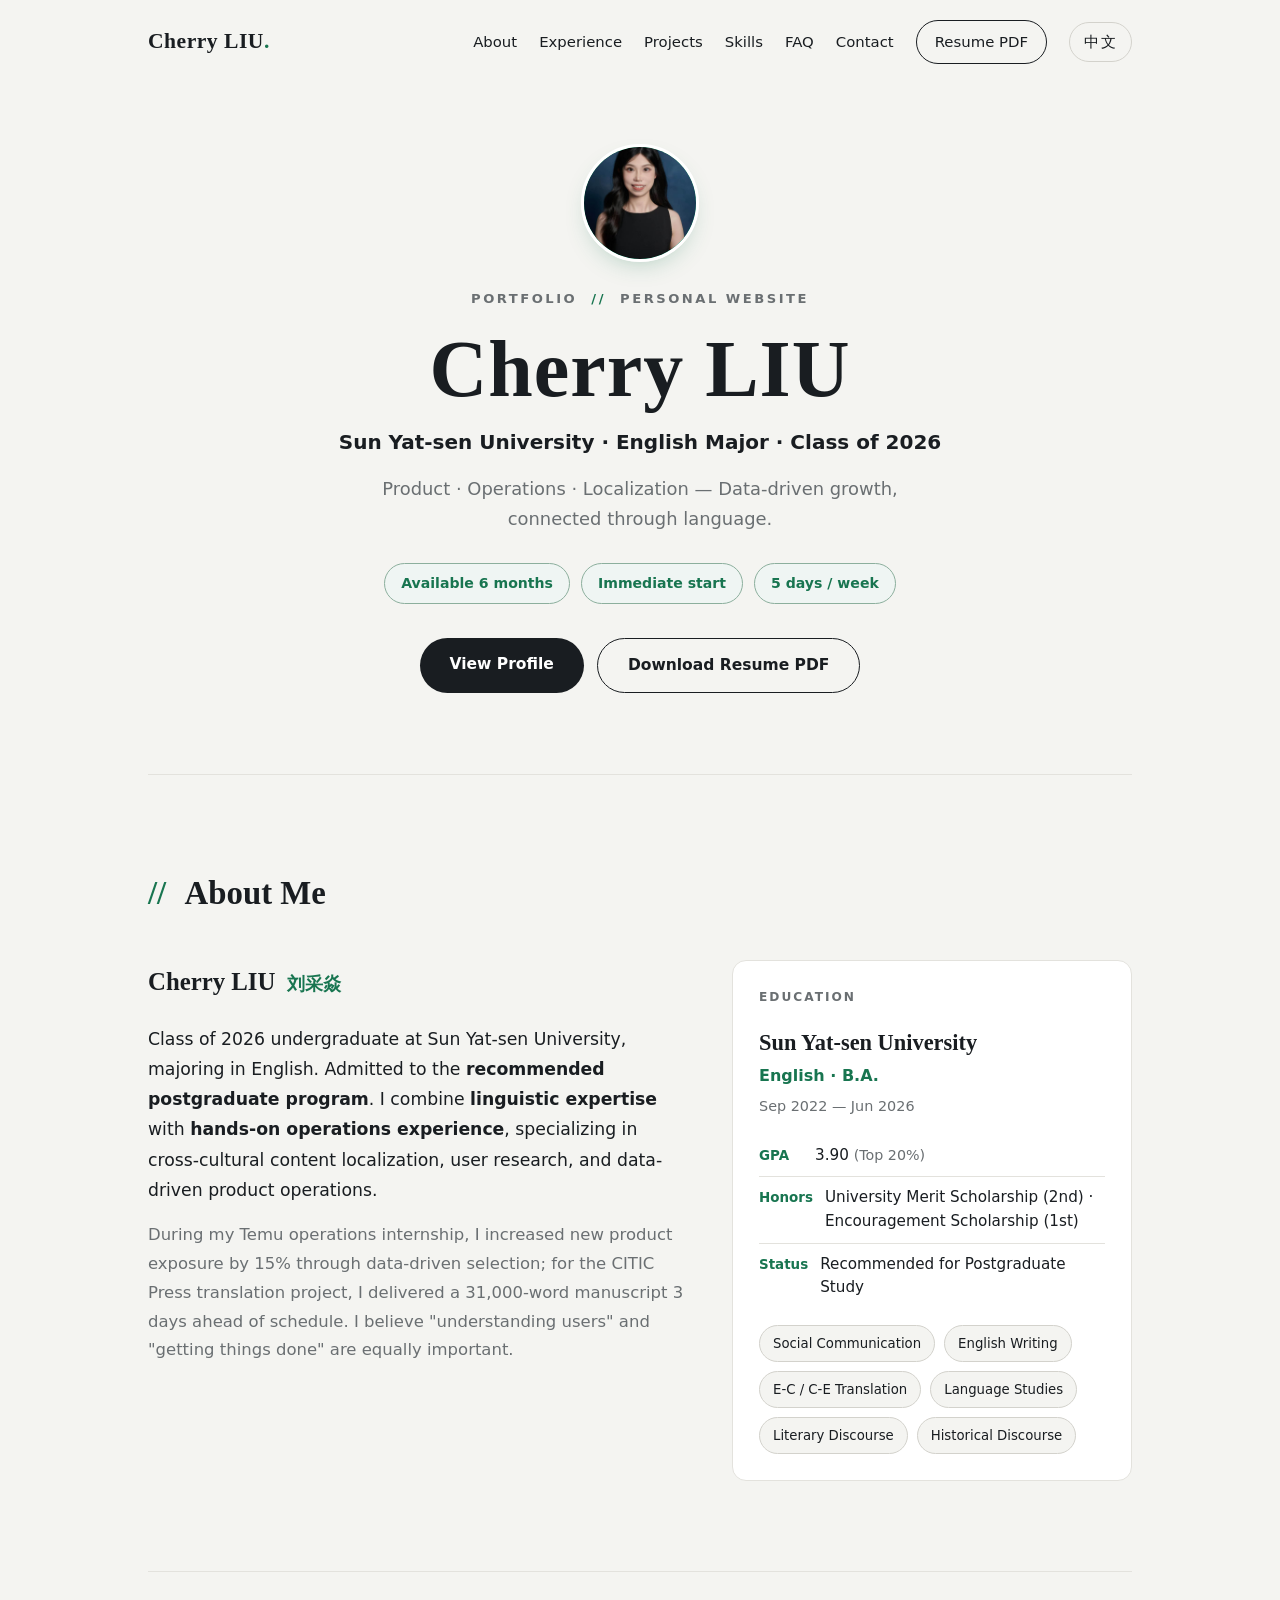
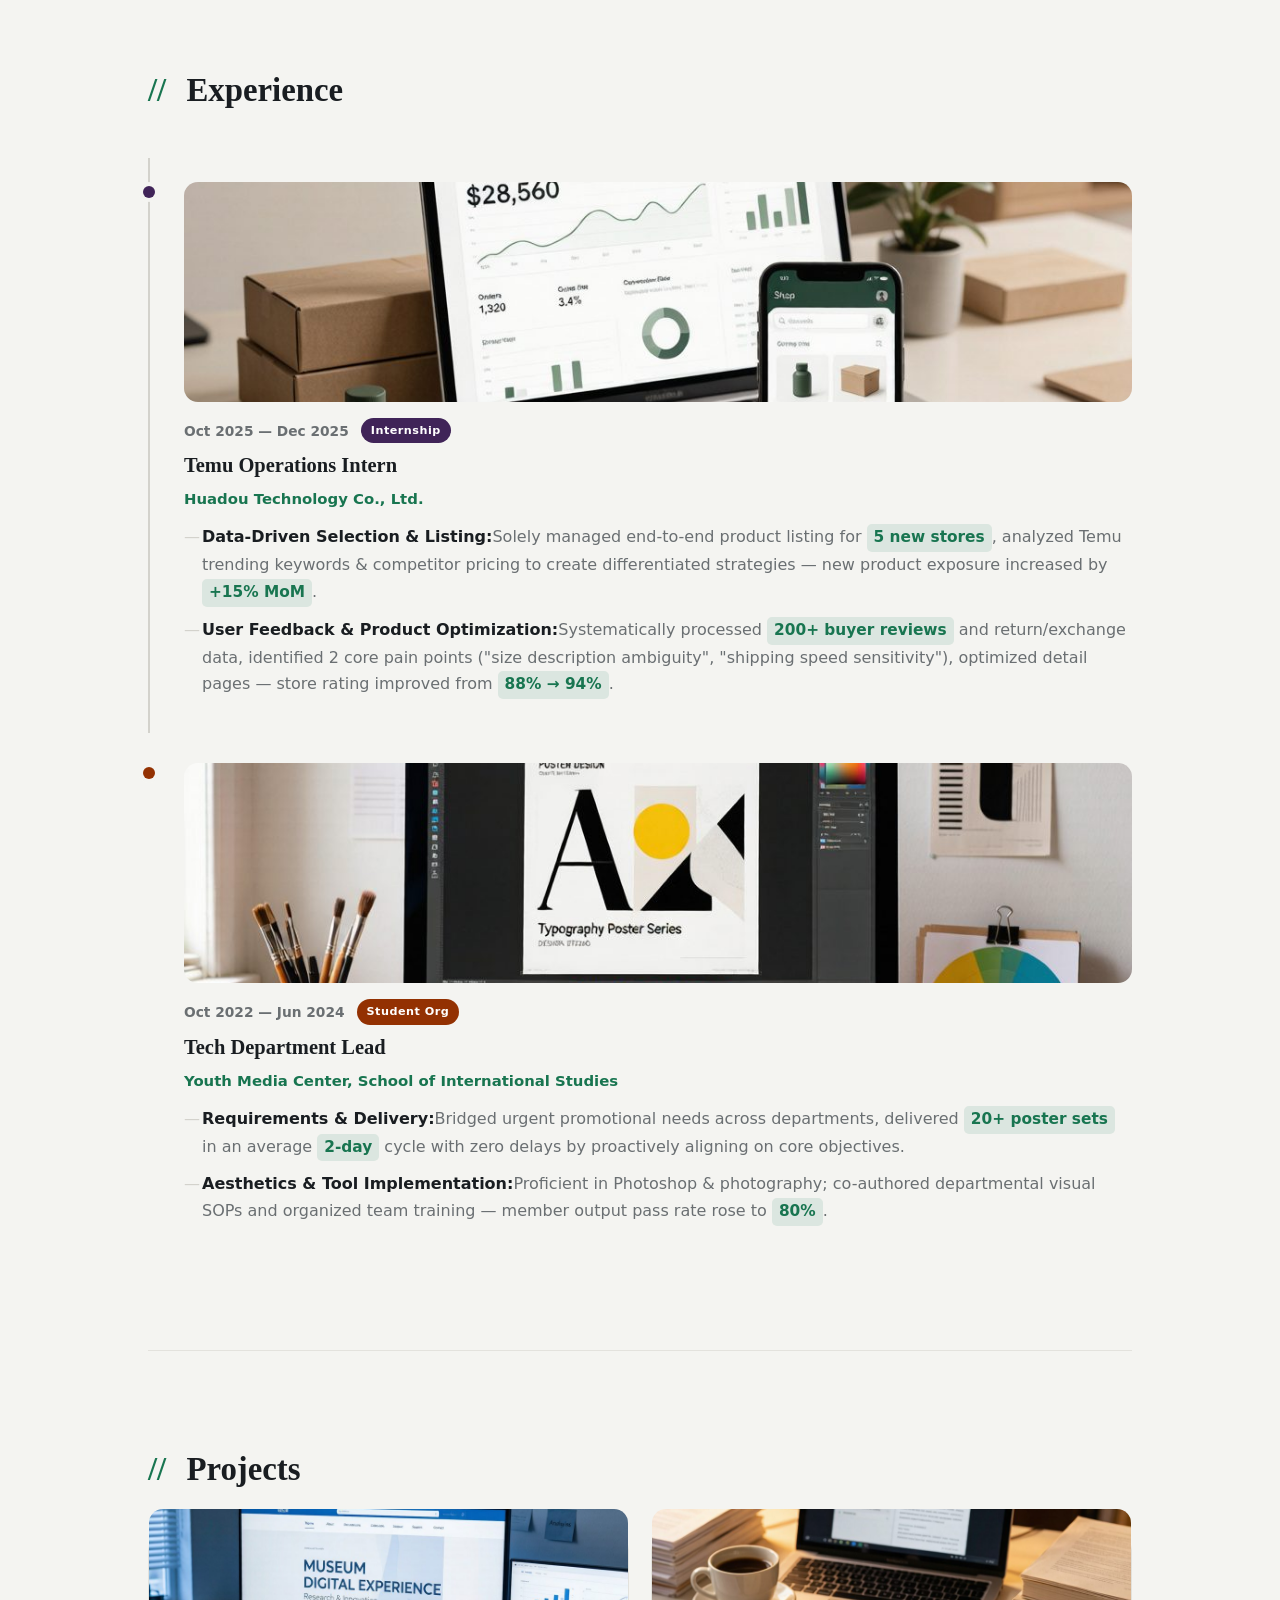
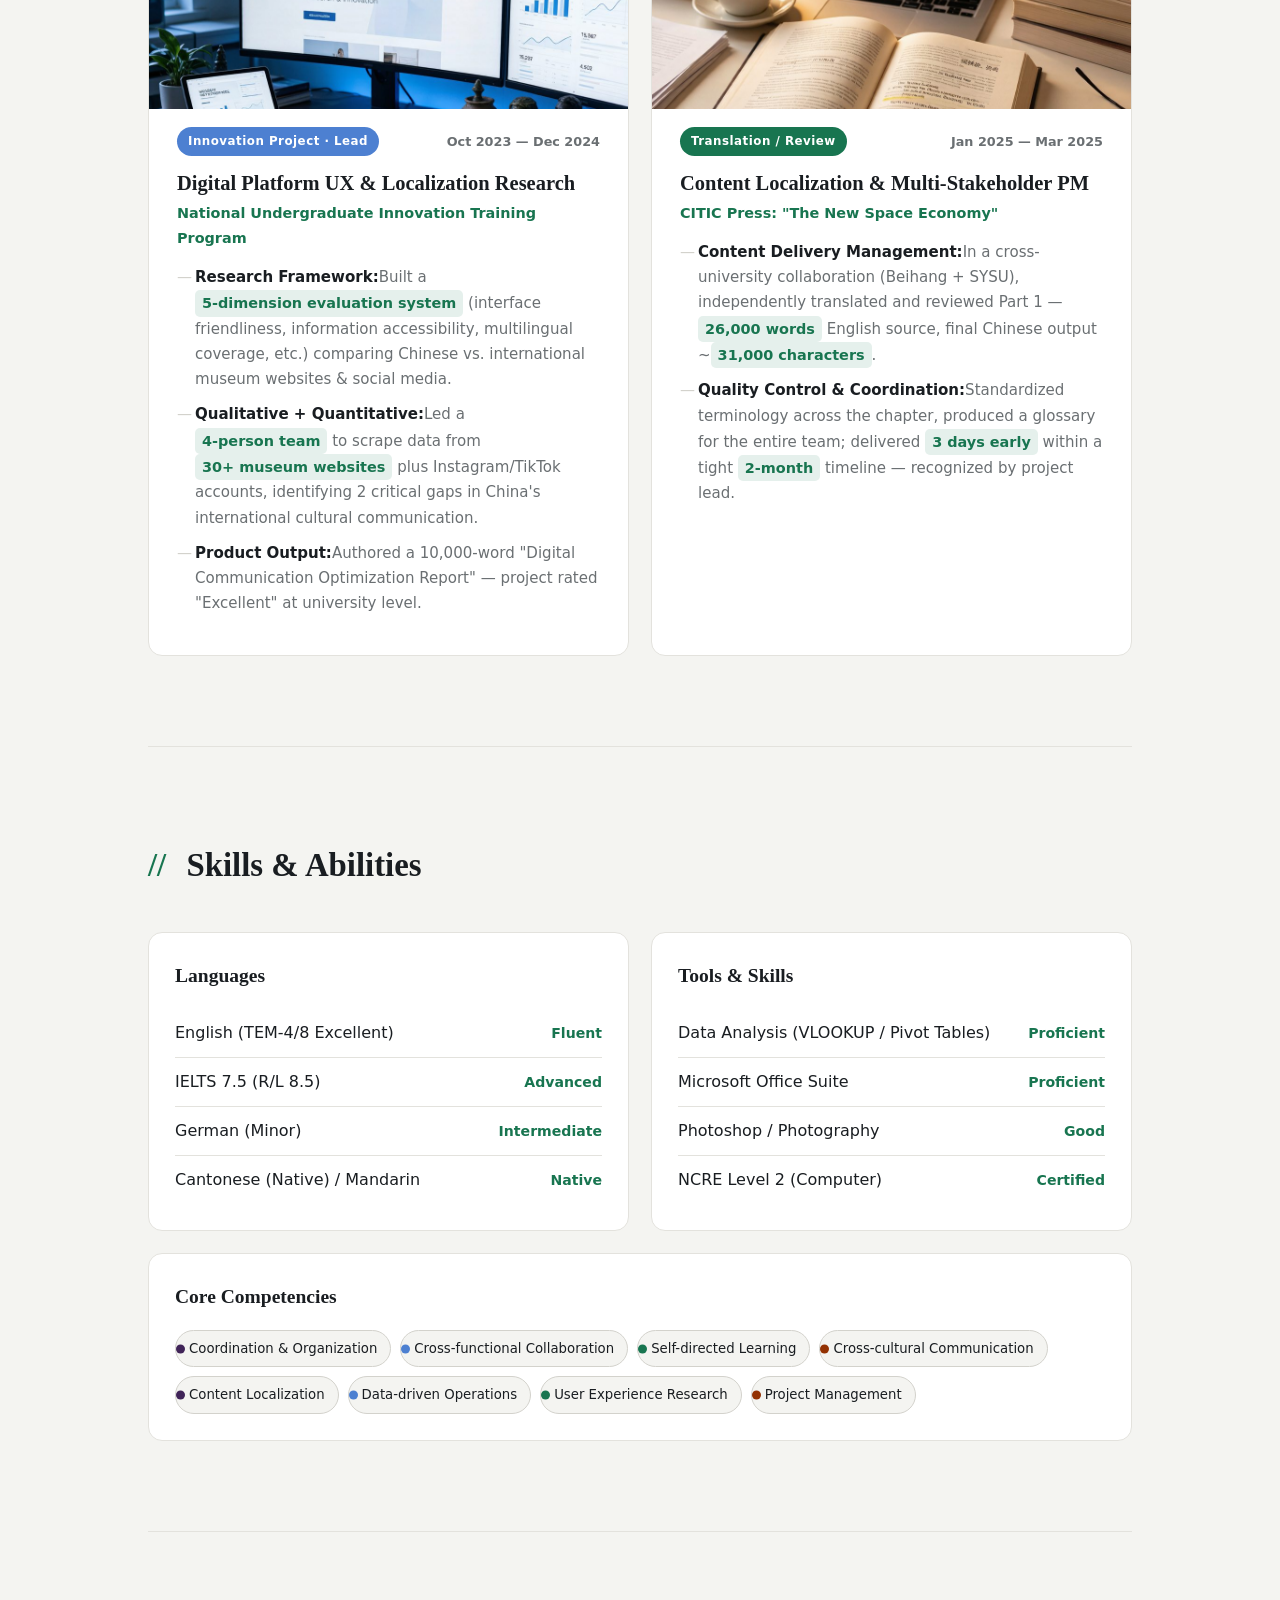
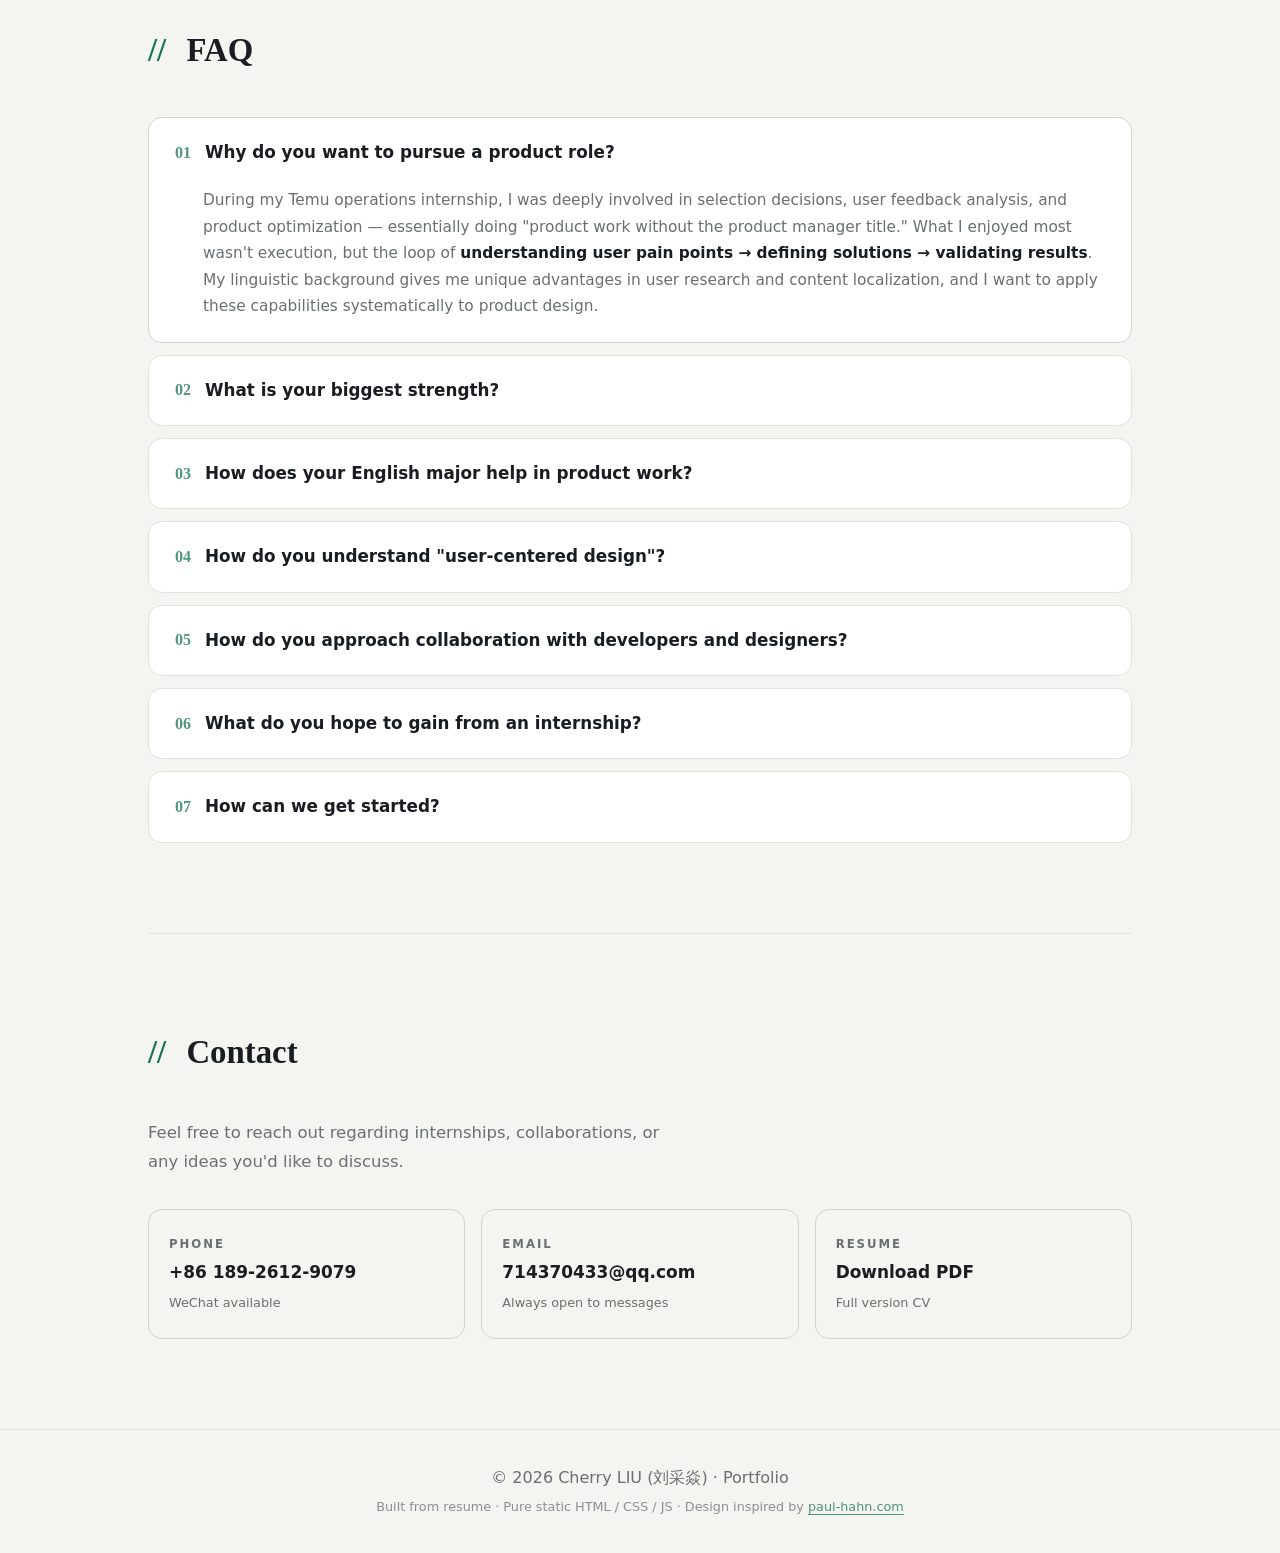
==== commit ba12d983: "Update contact phone number in index-en.html" ====
--- a/index-en.html
+++ b/index-en.html
@@ -278,7 +278,7 @@
           <summary class="faq-q"><span class="faq-num">07</span> How can we get started?</summary>
           <div class="faq-a">
             <p>Feel free to reach out anytime:<br>
-            📱 Phone / WeChat: <strong>+86 189-2612-6079</strong>&nbsp;&nbsp;|&nbsp;&nbsp;✉️ Email: <strong>714370433@qq.com</strong><br>
+            📱 Phone / WeChat: <strong>+86 189-2612-9079</strong>&nbsp;&nbsp;|&nbsp;&nbsp;✉️ Email: <strong>714370433@qq.com</strong><br>
             I can start <strong>immediately</strong> and am available for a <strong>6-month internship</strong>. Looking forward to hearing from you!</p>
           </div>
         </details>
@@ -290,9 +290,9 @@
       <p class="kicker"><span class="kicker__slash">//</span> Contact</p>
       <p class="contact__lead">Feel free to reach out regarding internships, collaborations, or any ideas you'd like to discuss.</p>
       <div class="contact__cards">
-        <a class="ccard" href="tel:+8618926126079">
+        <a class="ccard" href="tel:+8618926129079">
           <span class="ccard__k">Phone</span>
-          <span class="ccard__v">+86 189-2612-6079</span>
+          <span class="ccard__v">+86 189-2612-9079</span>
           <span class="ccard__n">WeChat available</span>
         </a>
         <a class="ccard" href="mailto:714370433@qq.com">
